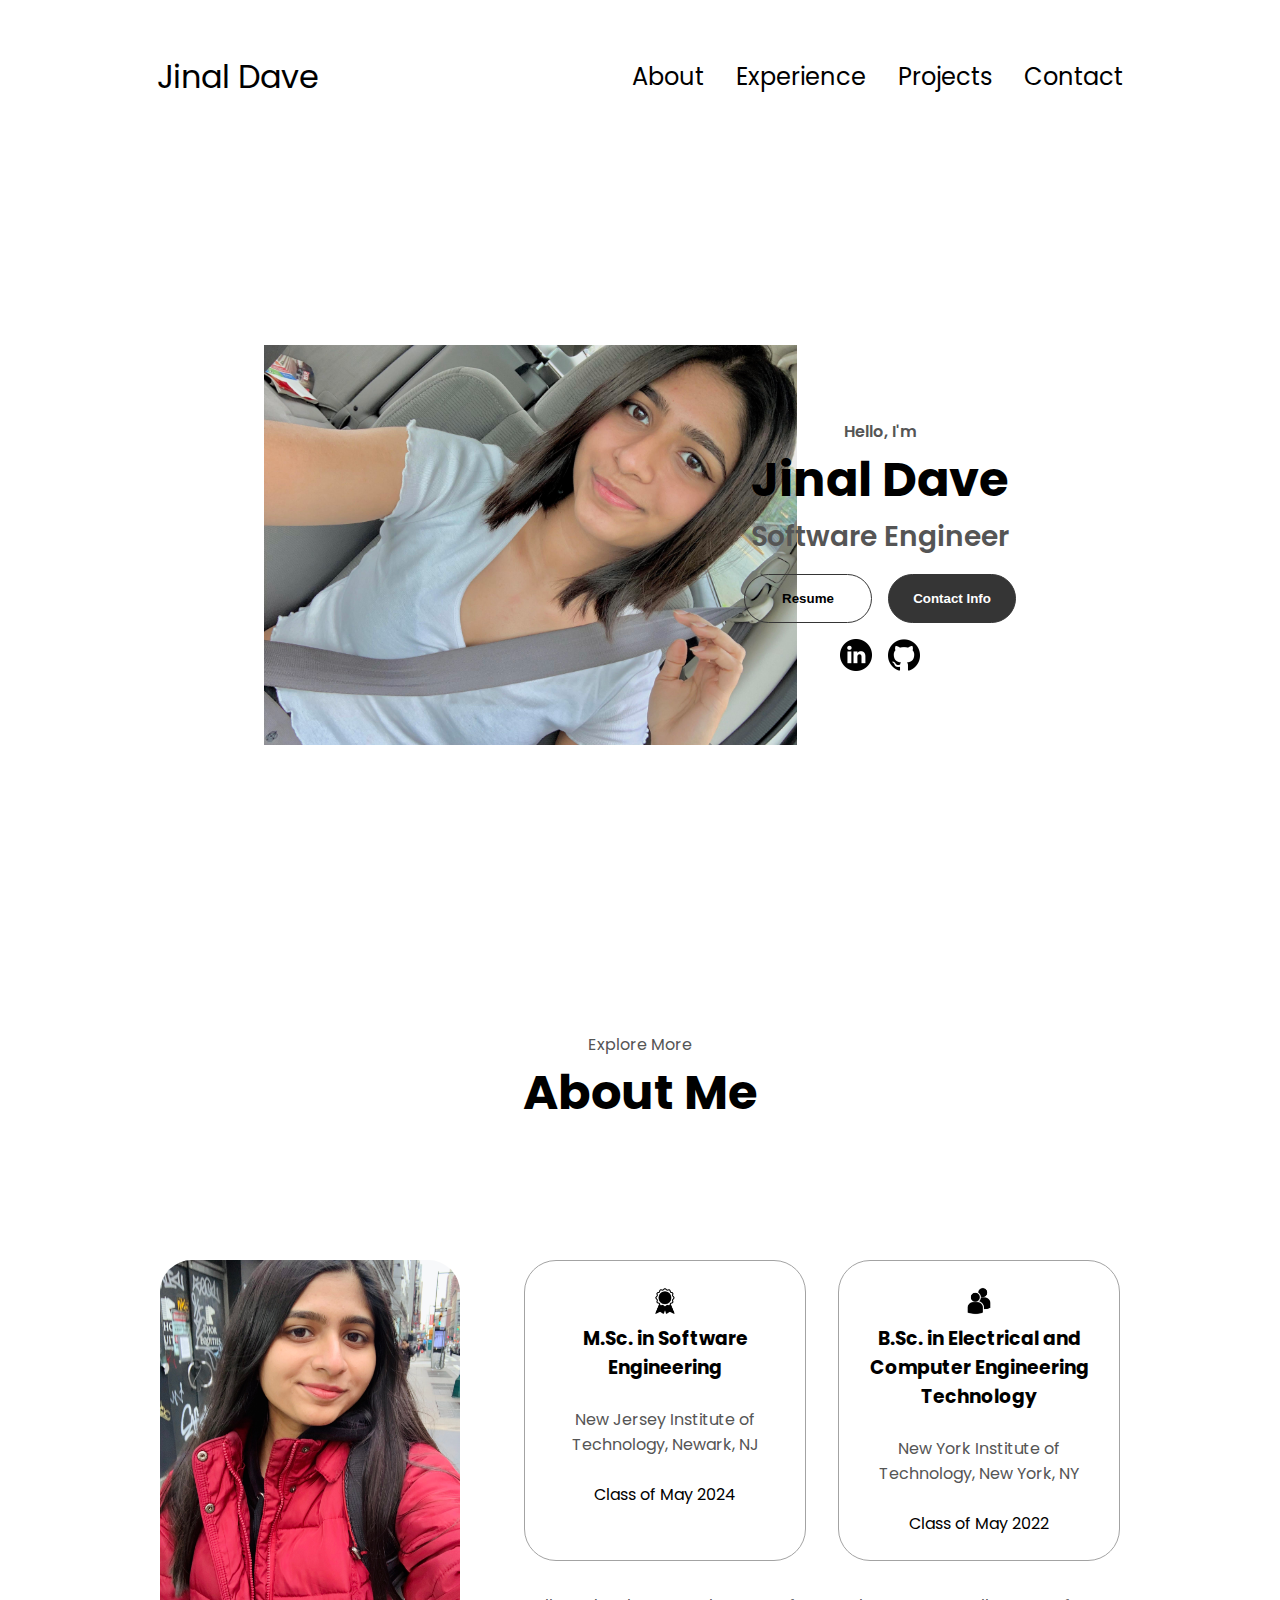
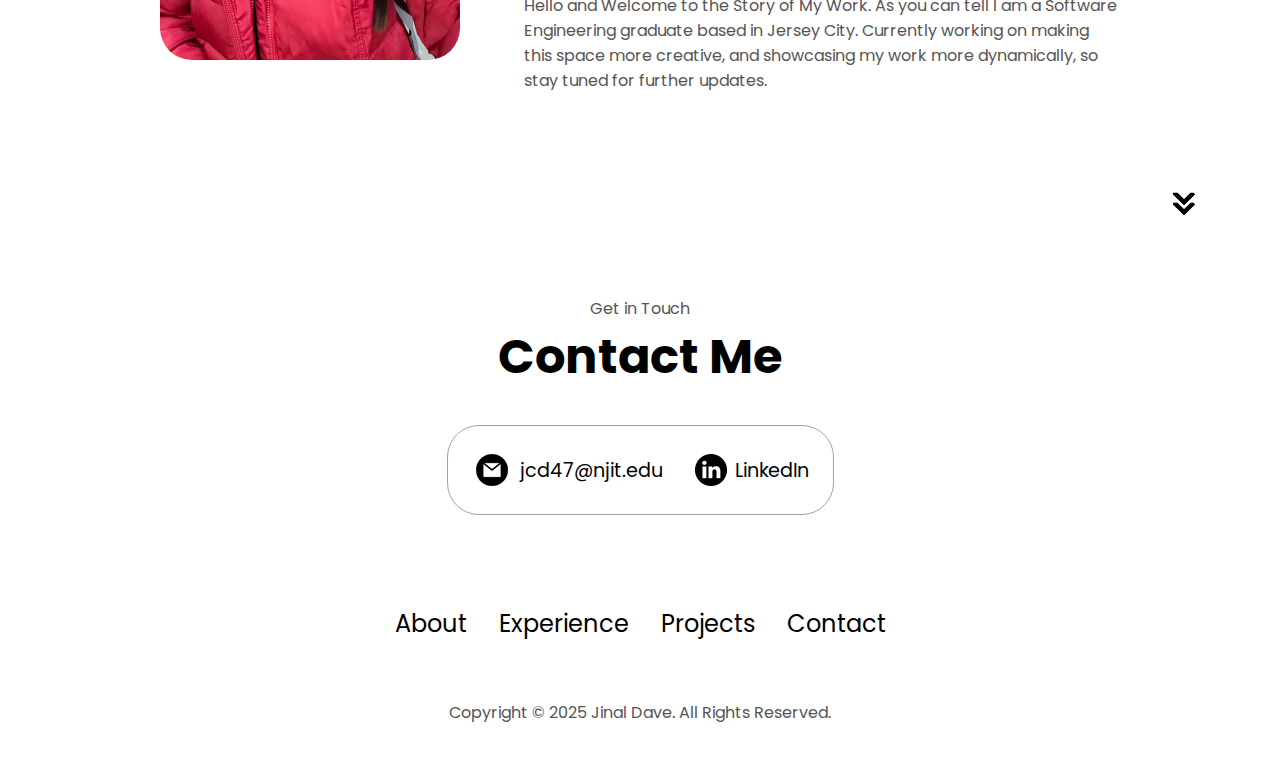
==== index.html @ 6ae5618b "first commit" ====
<!DOCTYPE html>
<html lang="en">
  <head>
    <meta charset="UTF-8" />
    <meta http-equiv="X-UA-Compatible" content="IE=edge" />
    <meta name="viewport" content="width=device-width, initial-scale=1.0" />
    <title>Jinal Dave's Portfolio</title>
    <link rel="stylesheet" href="style.css" />
    <link rel="stylesheet" href="mediaqueries.css" />
  </head>
  <body>
    <nav id="desktop-nav">
      <div class="logo">Jinal Dave</div>
      <div>
        <ul class="nav-links">
          <li><a href="#about">About</a></li>
          <li><a href="#experience">Experience</a></li>
          <li><a href="#projects">Projects</a></li>
          <li><a href="#contact">Contact</a></li>
        </ul>
      </div>
    </nav>
    <nav id="hamburger-nav">
      <div class="logo">Jinal Dave</div>
      <div class="hamburger-menu">
        <div class="hamburger-icon" onclick="toggleMenu()">
          <span></span>
          <span></span>
          <span></span>
        </div>
        <div class="menu-links">
          <li><a href="#about" onclick="toggleMenu()">About</a></li>
          <li><a href="#experience" onclick="toggleMenu()">Experience</a></li>
          <li><a href="#projects" onclick="toggleMenu()">Projects</a></li>
          <li><a href="#contact" onclick="toggleMenu()">Contact</a></li>
        </div>
      </div>
    </nav>
    <section id="profile">
      <div class="section__pic-container">
        <img src="./assets/profile-pic.png" alt="Jinal Dave profile picture" />
      </div>
      <div class="section__text">
        <p class="section__text__p1">Hello, I'm</p>
        <h1 class="title">Jinal Dave</h1>
        <p class="section__text__p2">Software Engineer</p>
        <div class="btn-container">
          <button
            class="btn btn-color-2"
            onclick="location.href='https://www.linkedin.com/in/jinal-dave-75594b247/'"
          >
            Resume
          </button>
          <button class="btn btn-color-1" onclick="location.href='./#contact'">
            Contact Info
          </button>
        </div>
        <div id="socials-container">
          <img
            src="./assets/linkedin.png"
            alt="My LinkedIn profile"
            class="icon"
            onclick="location.href='https://www.linkedin.com/in/jinal-dave-75594b247/'"
          />
          <img
            src="./assets/github.png"
            alt="My Github profile"
            class="icon"
            onclick="location.href='https://github.com/jinaldave3'"
          />
        </div>
      </div>
    </section>
    <section id="about">
      <p class="section__text__p1">Explore More</p>
      <h1 class="title">About Me</h1>
      <div class="section-container">
        <div class="section__pic-container">
          <img
            src="./assets/aboutpic.jpg"
            alt="Profile picture"
            class="about-pic"
          />
        </div>
        <div class="about-details-container">
          <div class="about-containers">
            <div class="details-container">
              <img
                src="./assets/experience.png"
                alt="Experience icon"
                class="icon"
              />
              <h3>M.Sc. in Software Engineering</h3>
              <p> <br /> New Jersey Institute of Technology, Newark, NJ</p>  </br> Class of May 2024
            </div>
            <div class="details-container">
              <img
                src="./assets/education.png"
                alt="Education icon"
                class="icon"
              />
              <h3>B.Sc. in Electrical and Computer Engineering Technology</h3> </br>
              <p>New York Institute of Technology, New York, NY 
              </p> 
              </br> Class of May 2022
            </div>
          </div>
          <div class="text-container">
            <p>
              Hello and Welcome to the Story of My Work. As you can tell I am a Software Engineering graduate based in Jersey City. Currently working on making this space more creative, and showcasing my work more dynamically, so stay tuned for further updates. 
            </p>
          </div>
        </div>
      </div>
      <img
        src="./assets/arrow.png"
        alt="Arrow icon"
        class="icon arrow"
        onclick="location.href='./#experience'"
      />
    </section>
    
    <section id="contact">
      <p class="section__text__p1">Get in Touch</p>
      <h1 class="title">Contact Me</h1>
      <div class="contact-info-upper-container">
        <div class="contact-info-container">
          <img
            src="./assets/email.png"
            alt="Email icon"
            class="icon contact-icon email-icon"
          />
          <p><a href="mailto:jinaldave03@gmail.com">jcd47@njit.edu</a></p>
        </div>
        <div class="contact-info-container">
          <img
            src="./assets/linkedin.png"
            alt="LinkedIn icon"
            class="icon contact-icon"
          />
          <p><a href="https://www.linkedin.com/in/jinal-dave-75594b247/">LinkedIn</a></p>
        </div>
      </div>
    </section>
    <footer>
      <nav>
        <div class="nav-links-container">
          <ul class="nav-links">
            <li><a href="#about">About</a></li>
            <li><a href="#experience">Experience</a></li>
            <li><a href="#projects">Projects</a></li>
            <li><a href="#contact">Contact</a></li>
          </ul>
        </div>
      </nav>
      <p>Copyright &#169; 2025 Jinal Dave. All Rights Reserved.</p>
    </footer>
    <script src="script.js"></script>
  </body>
</html>
---- style.css ----
/* GENERAL */

@import url("https://fonts.googleapis.com/css2?family=Poppins:wght@300;400;500;600&display=swap");

* {
  margin: 0;
  padding: 0;
}

body {
  font-family: "Poppins", sans-serif;
}

html {
  scroll-behavior: smooth;
}

p {
  color: rgb(85, 85, 85);
}

/* TRANSITION */

a,
.btn {
  transition: all 300ms ease;
}

/* DESKTOP NAV */

nav,
.nav-links {
  display: flex;
}

nav {
  justify-content: space-around;
  align-items: center;
  height: 17vh;
}

.nav-links {
  gap: 2rem;
  list-style: none;
  font-size: 1.5rem;
}

a {
  color: black;
  text-decoration: none;
  text-decoration-color: white;
}

a:hover {
  color: grey;
  text-decoration: underline;
  text-underline-offset: 1rem;
  text-decoration-color: rgb(181, 181, 181);
}

.logo {
  font-size: 2rem;
}

.logo:hover {
  cursor: default;
}

/* HAMBURGER MENU */

#hamburger-nav {
  display: none;
}

.hamburger-menu {
  position: relative;
  display: inline-block;
}

.hamburger-icon {
  display: flex;
  flex-direction: column;
  justify-content: space-between;
  height: 24px;
  width: 30px;
  cursor: pointer;
}

.hamburger-icon span {
  width: 100%;
  height: 2px;
  background-color: black;
  transition: all 0.3 ease-in-out;
}

.menu-links {
  position: absolute;
  top: 100%;
  right: 0;
  background-color: white;
  width: fit-content;
  max-height: 0;
  overflow: hidden;
  transition: all 0.3 ease-in-out;
}

.menu-links a {
  display: block;
  padding: 10px;
  text-align: center;
  font-size: 1.5rem;
  color: black;
  text-decoration: none;
  transition: all 0.3 ease-in-out;
}

.menu-links li {
  list-style: none;
}

.menu-links.open {
  max-height: 300px;
}

.hamburger-icon.open span:first-child {
  transform: rotate(45deg) translate(10px, 5px);
}

.hamburger-icon.open span:nth-child(2) {
  opacity: 0;
}

.hamburger-icon.open span:last-child {
  transform: rotate(-45deg) translate(10px, -5px);
}

.hamburger-icon span:first-child {
  transform: none;
}

.hamburger-icon span:first-child {
  opacity: 1;
}

.hamburger-icon span:first-child {
  transform: none;
}

/* SECTIONS */

section {
  padding-top: 4vh;
  height: 96vh;
  margin: 0 10rem;
  box-sizing: border-box;
  min-height: fit-content;
}

.section-container {
  display: flex;
}

/* PROFILE SECTION */

#profile {
  display: flex;
  justify-content: center;
  gap: 5rem;
  height: 80vh;
}

.section__pic-container {
  display: flex;
  height: 400px;
  width: 400px;
  margin: auto 0;
}

.section__text {
  align-self: center;
  text-align: center;
}

.section__text p {
  font-weight: 600;
}

.section__text__p1 {
  text-align: center;
}

.section__text__p2 {
  font-size: 1.75rem;
  margin-bottom: 1rem;
}

.title {
  font-size: 3rem;
  text-align: center;
}

#socials-container {
  display: flex;
  justify-content: center;
  margin-top: 1rem;
  gap: 1rem;
}

/* ICONS */

.icon {
  cursor: pointer;
  height: 2rem;
}

/* BUTTONS */

.btn-container {
  display: flex;
  justify-content: center;
  gap: 1rem;
}

.btn {
  font-weight: 600;
  transition: all 300ms ease;
  padding: 1rem;
  width: 8rem;
  border-radius: 2rem;
}

.btn-color-1,
.btn-color-2 {
  border: rgb(53, 53, 53) 0.1rem solid;
}

.btn-color-1:hover,
.btn-color-2:hover {
  cursor: pointer;
}

.btn-color-1,
.btn-color-2:hover {
  background: rgb(53, 53, 53);
  color: white;
}

.btn-color-1:hover {
  background: rgb(0, 0, 0);
}

.btn-color-2 {
  background: none;
}

.btn-color-2:hover {
  border: rgb(255, 255, 255) 0.1rem solid;
}

.btn-container {
  gap: 1rem;
}

/* ABOUT SECTION */

#about {
  position: relative;
}

.about-containers {
  gap: 2rem;
  margin-bottom: 2rem;
  margin-top: 2rem;
}

.about-details-container {
  justify-content: center;
  flex-direction: column;
}

.about-containers,
.about-details-container {
  display: flex;
}

.about-pic {
  border-radius: 2rem;
}

.arrow {
  position: absolute;
  right: -5rem;
  bottom: 2.5rem;
}

.details-container {
  padding: 1.5rem;
  flex: 1;
  background: white;
  border-radius: 2rem;
  border: rgb(53, 53, 53) 0.1rem solid;
  border-color: rgb(163, 163, 163);
  text-align: center;
}

.section-container {
  gap: 4rem;
  height: 80%;
}

.section__pic-container {
  height: 400px;
  width: 400px;
  margin: auto 0;
}

/* EXPERIENCE SECTION */

#experience {
  position: relative;
}

.experience-sub-title {
  color: rgb(85, 85, 85);
  font-weight: 600;
  font-size: 1.75rem;
  margin-bottom: 2rem;
}

.experience-details-container {
  display: flex;
  justify-content: center;
  flex-direction: column;
}

.article-container {
  display: flex;
  text-align: initial;
  flex-wrap: wrap;
  flex-direction: row;
  gap: 2.5rem;
  justify-content: space-around;
}

article {
  display: flex;
  width: 10rem;
  justify-content: space-around;
  gap: 0.5rem;
}

article .icon {
  cursor: default;
}

/* PROJECTS SECTION */

#projects {
  position: relative;
}

.color-container {
  border-color: rgb(163, 163, 163);
  background: rgb(250, 250, 250);
}

.project-img {
  border-radius: 2rem;
  width: 90%;
  height: 90%;
}

.project-title {
  margin: 1rem;
  color: black;
}

.project-btn {
  color: black;
  border-color: rgb(163, 163, 163);
}

/* CONTACT */

#contact {
  display: flex;
  justify-content: center;
  flex-direction: column;
  height: 70vh;
}

.contact-info-upper-container {
  display: flex;
  justify-content: center;
  border-radius: 2rem;
  border: rgb(53, 53, 53) 0.1rem solid;
  border-color: rgb(163, 163, 163);
  background: (250, 250, 250);
  margin: 2rem auto;
  padding: 0.5rem;
}

.contact-info-container {
  display: flex;
  align-items: center;
  justify-content: center;
  gap: 0.5rem;
  margin: 1rem;
}

.contact-info-container p {
  font-size: larger;
}

.contact-icon {
  cursor: default;
}

.email-icon {
  height: 2.5rem;
}

/* FOOTER SECTION */

footer {
  height: 26vh;
  margin: 0 1rem;
}

footer p {
  text-align: center;
}
---- mediaqueries.css ----
@media screen and (max-width: 1400px) {
  #profile {
    height: 83vh;
    margin-bottom: 6rem;
  }
  .about-containers {
    flex-wrap: wrap;
  }
  #contact,
  #projects {
    height: fit-content;
  }
}

@media screen and (max-width: 1200px) {
  #desktop-nav {
    display: none;
  }
  #hamburger-nav {
    display: flex;
  }
  #experience,
  .experience-details-container {
    margin-top: 2rem;
  }
  #profile,
  .section-container {
    display: block;
  }
  .arrow {
    display: none;
  }
  section,
  .section-container {
    height: fit-content;
  }
  section {
    margin: 0 5%;
  }
  .section__pic-container {
    width: 275px;
    height: 275px;
    margin: 0 auto 2rem;
  }
  .about-containers {
    margin-top: 0;
  }
}

@media screen and (max-width: 600px) {
  #contact,
  footer {
    height: 40vh;
  }
  #profile {
    height: 83vh;
    margin-bottom: 0;
  }
  article {
    font-size: 1rem;
  }
  footer nav {
    height: fit-content;
    margin-bottom: 2rem;
  }
  .about-containers,
  .contact-info-upper-container,
  .btn-container {
    flex-wrap: wrap;
  }
  .contact-info-container {
    margin: 0;
  }
  .contact-info-container p,
  .nav-links li a {
    font-size: 1rem;
  }
  .experience-sub-title {
    font-size: 1.25rem;
  }
  .logo {
    font-size: 1.5rem;
  }
  .nav-links {
    flex-direction: column;
    gap: 0.5rem;
    text-align: center;
  }
  .section__pic-container {
    width: auto;
    height: 46vw;
    justify-content: center;
  }
  .section__text__p2 {
    font-size: 1.25rem;
  }
  .title {
    font-size: 2rem;
  }
  .text-container {
    text-align: justify;
  }
}
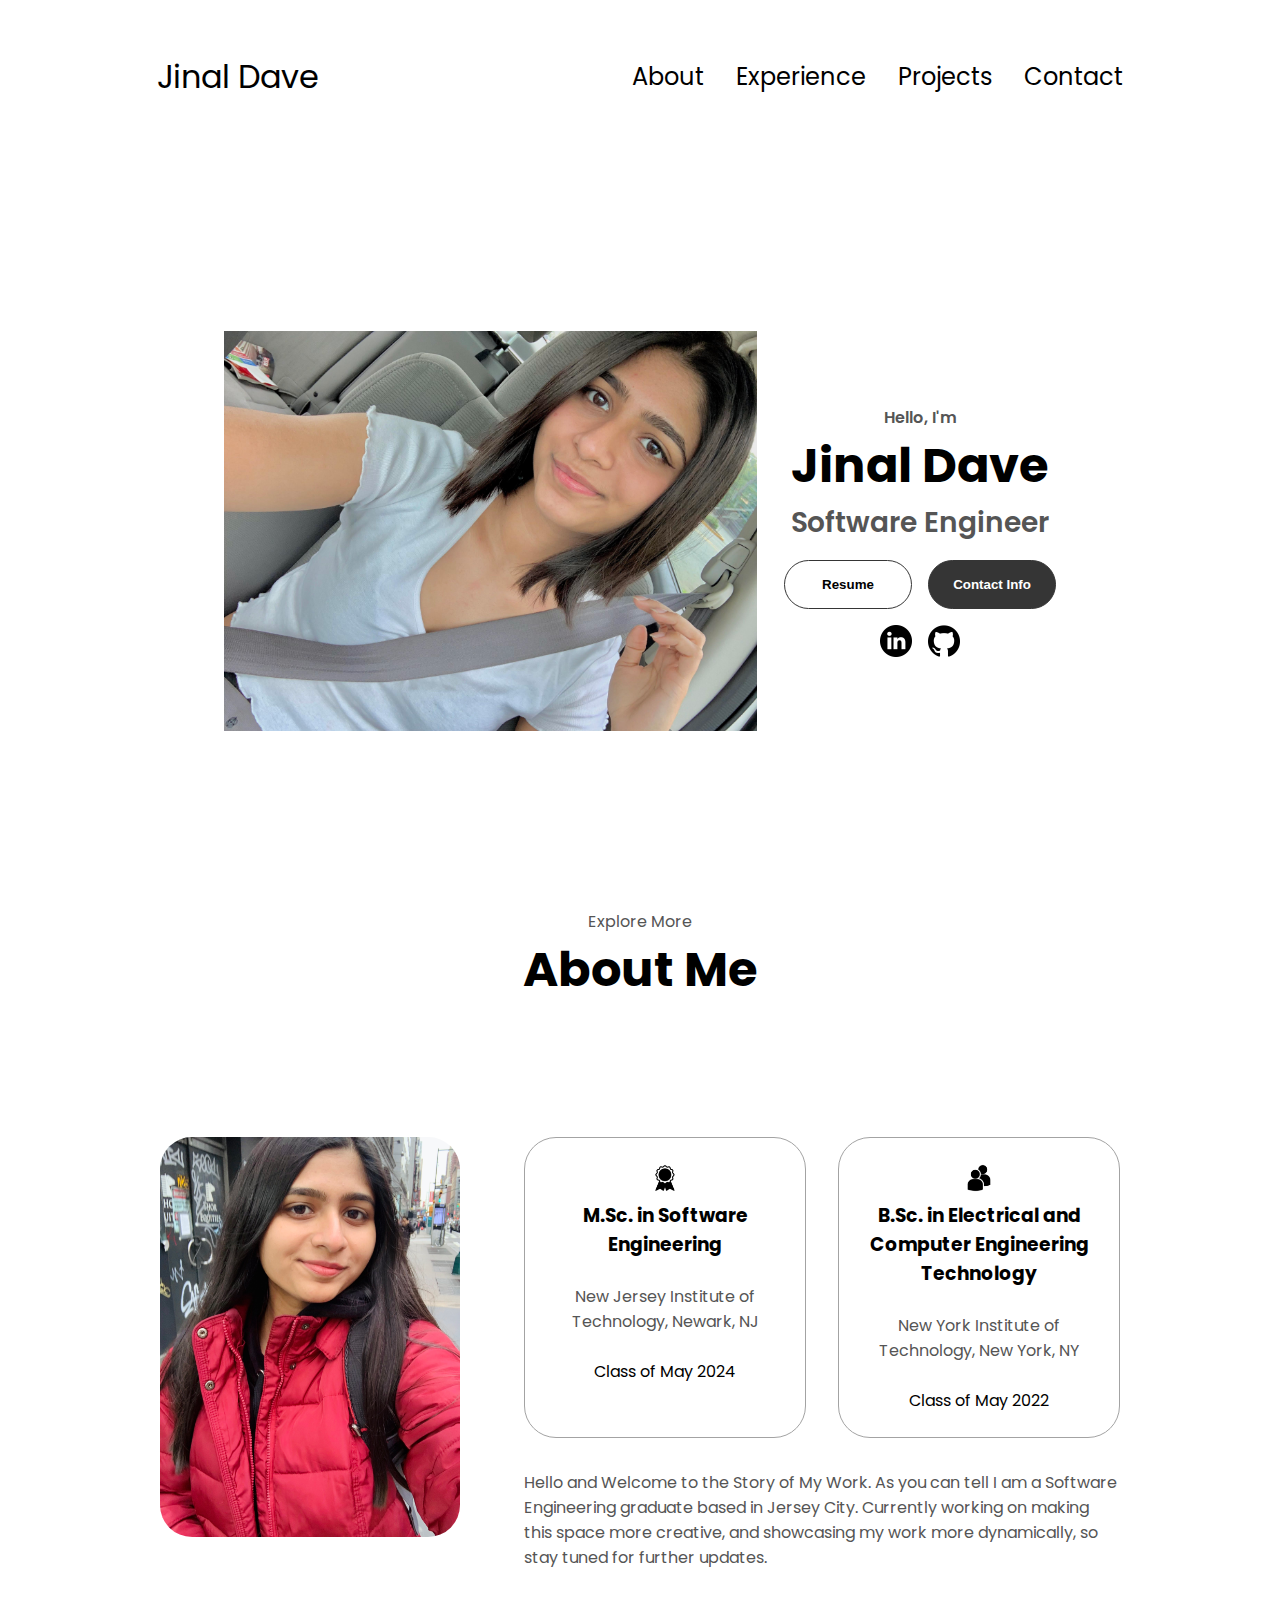
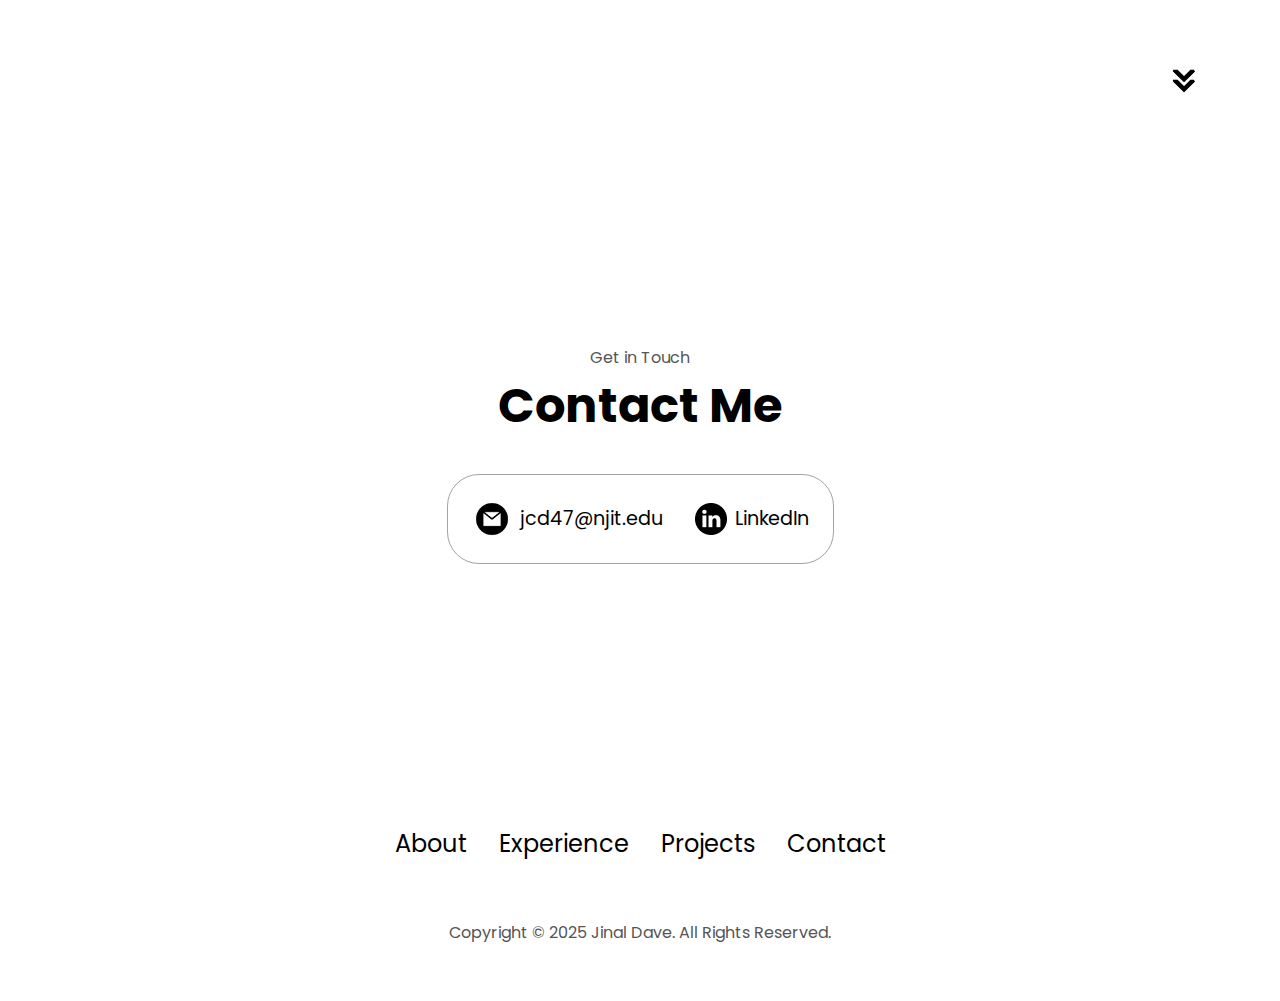
==== commit 4926d819: "Commit" ====
--- a/index.html
+++ b/index.html
@@ -47,7 +47,7 @@
         <div class="btn-container">
           <button
             class="btn btn-color-2"
-            onclick="location.href='https://www.linkedin.com/in/jinal-dave-75594b247/'"
+            onclick="location.href='assets/Resume - Jinal Dave.pdf'"
           >
             Resume
           </button>
--- a/style.css
+++ b/style.css
@@ -165,7 +165,8 @@
 #profile {
   display: flex;
   justify-content: center;
-  gap: 5rem;
+  
+  gap: 10rem;
   height: 80vh;
 }
 
@@ -174,6 +175,7 @@
   height: 400px;
   width: 400px;
   margin: auto 0;
+  
 }
 
 .section__text {
--- a/mediaqueries.css
+++ b/mediaqueries.css
@@ -1,4 +1,4 @@
-@media screen and (max-width: 1400px) {
+@media screen and (min-width: 1400px) {
   #profile {
     height: 83vh;
     margin-bottom: 6rem;
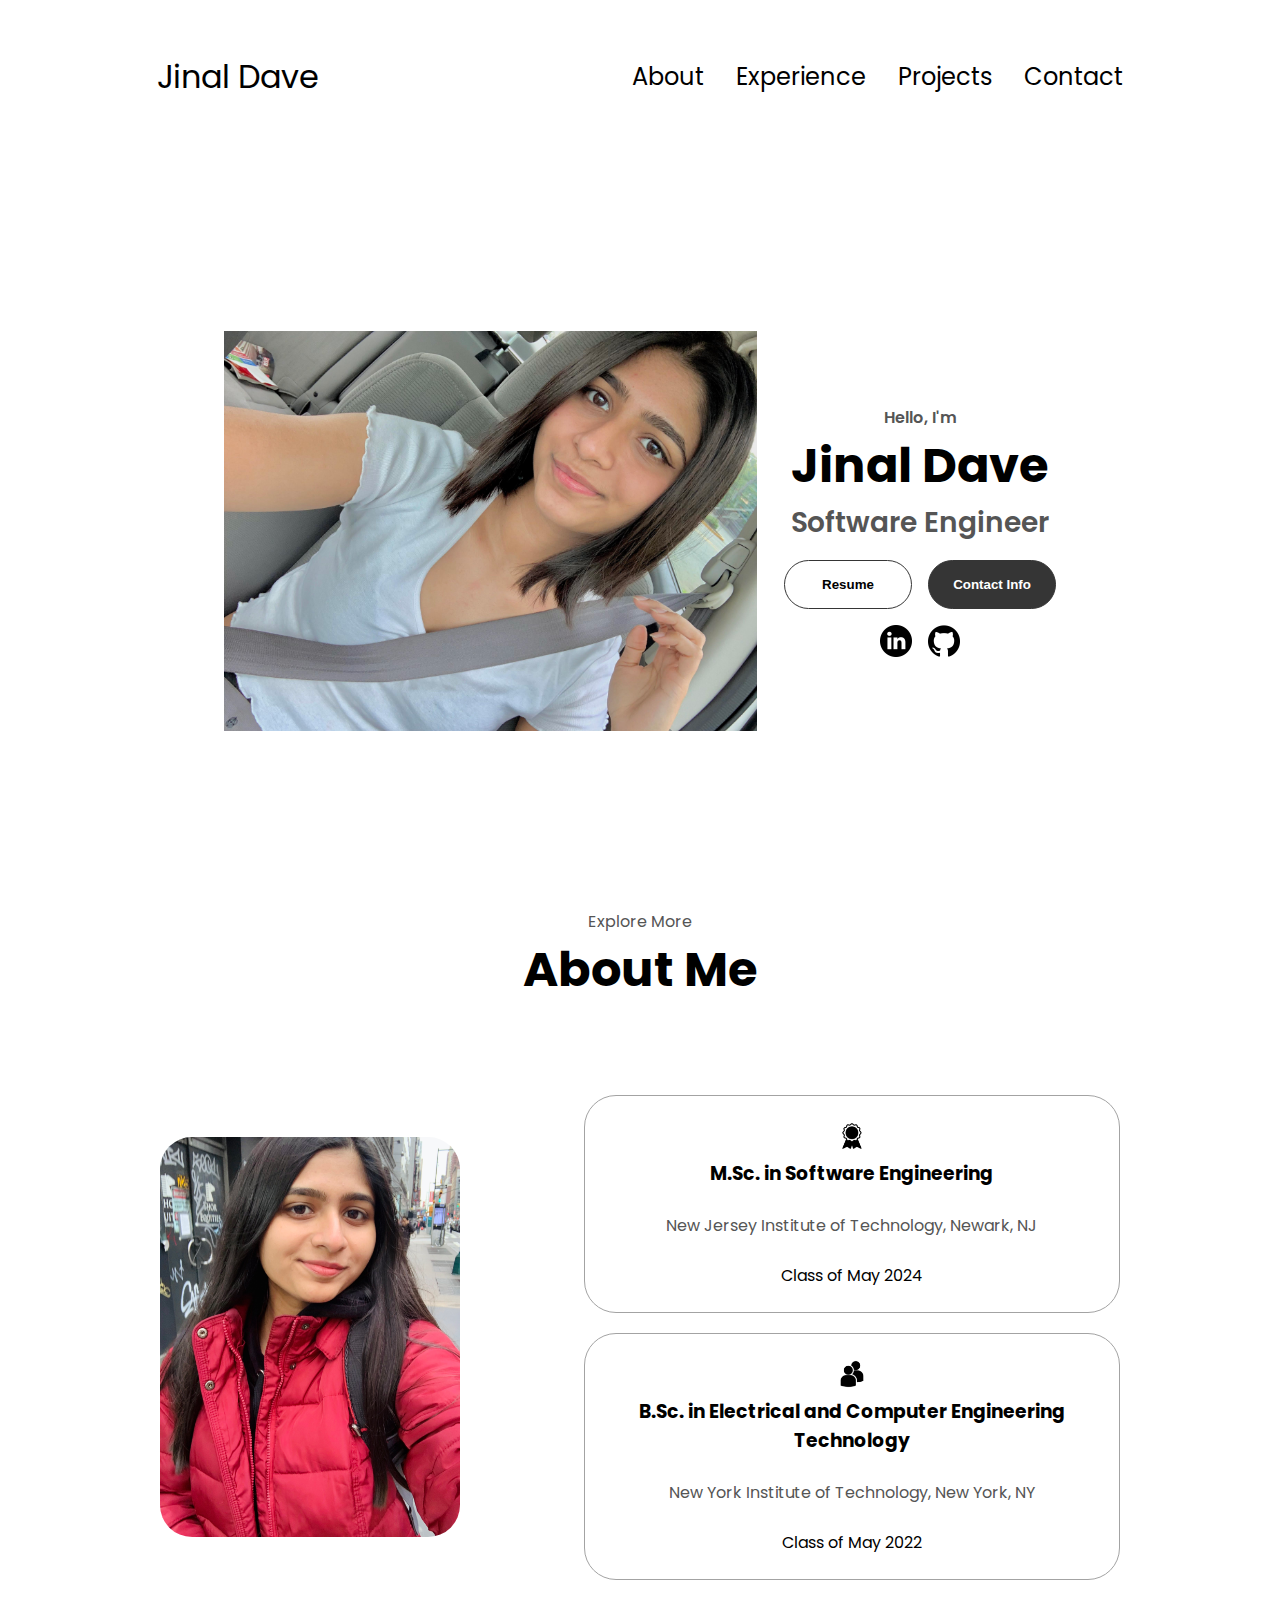
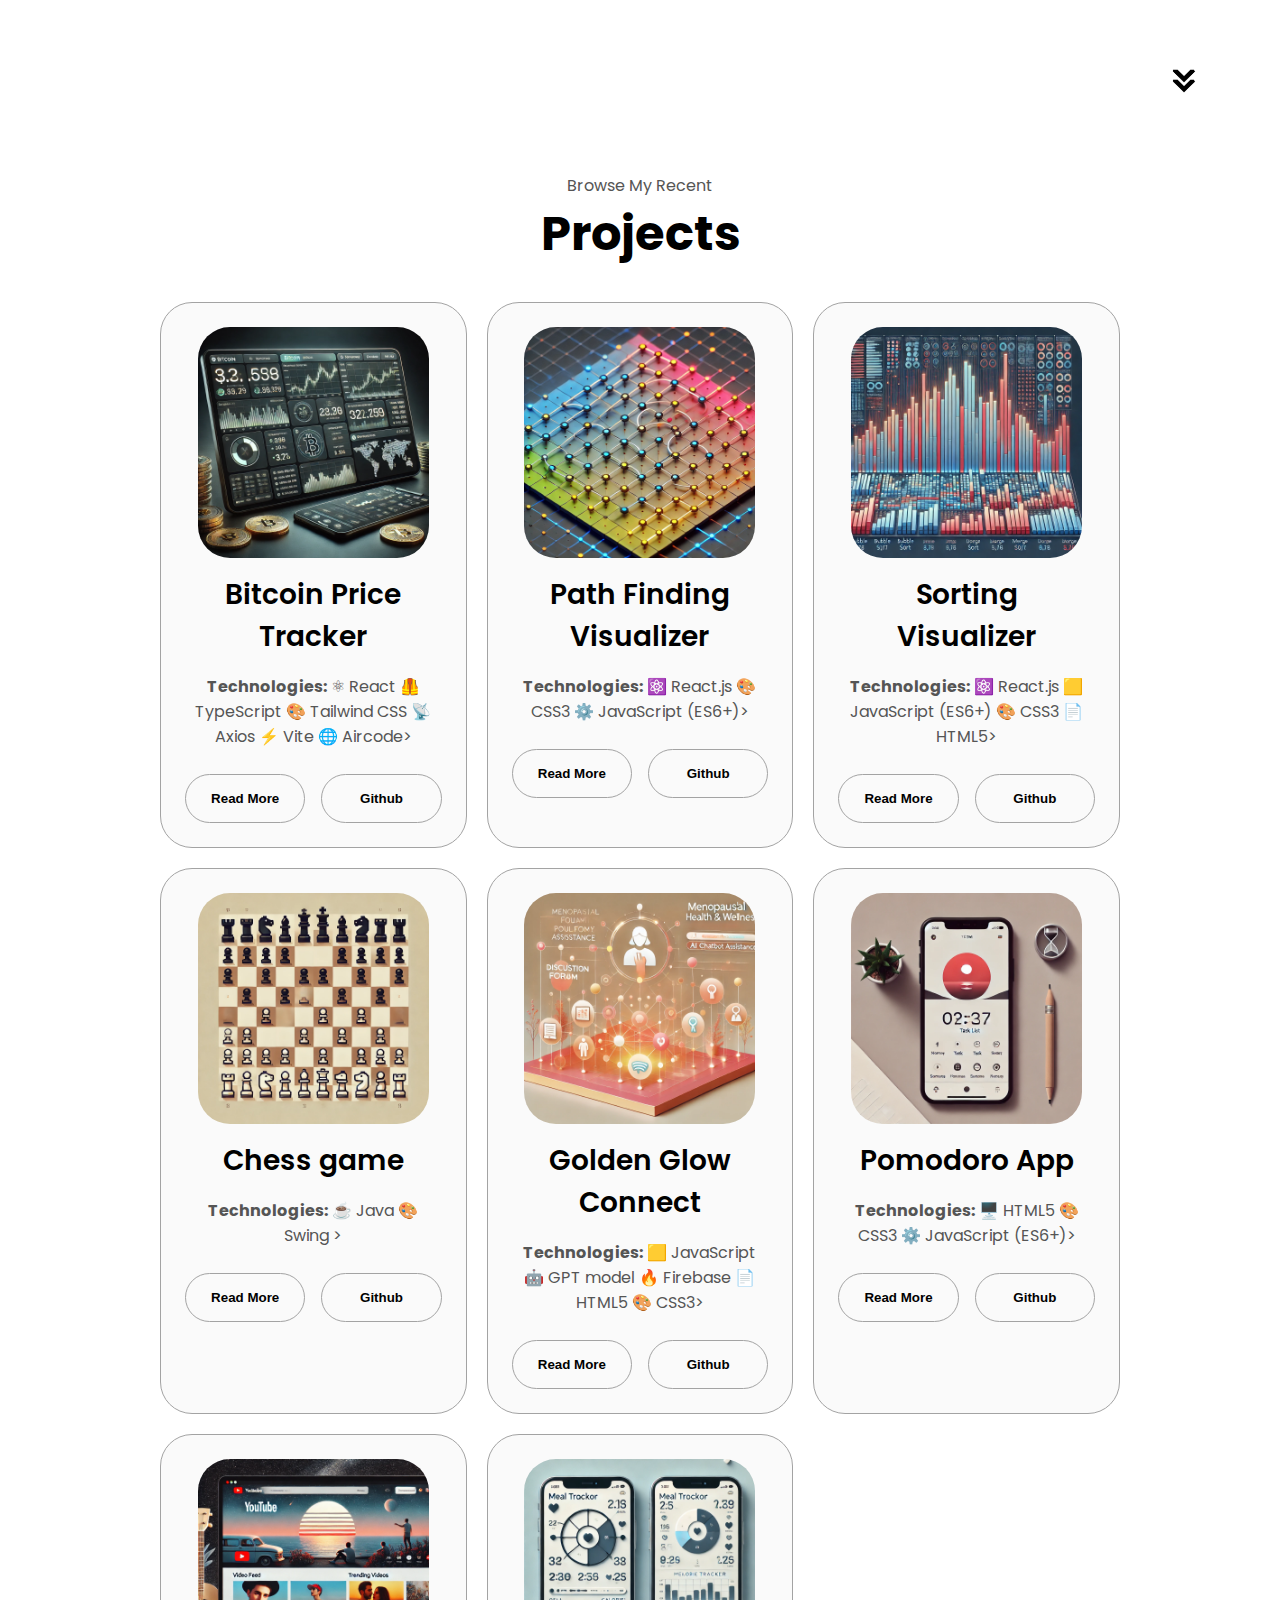
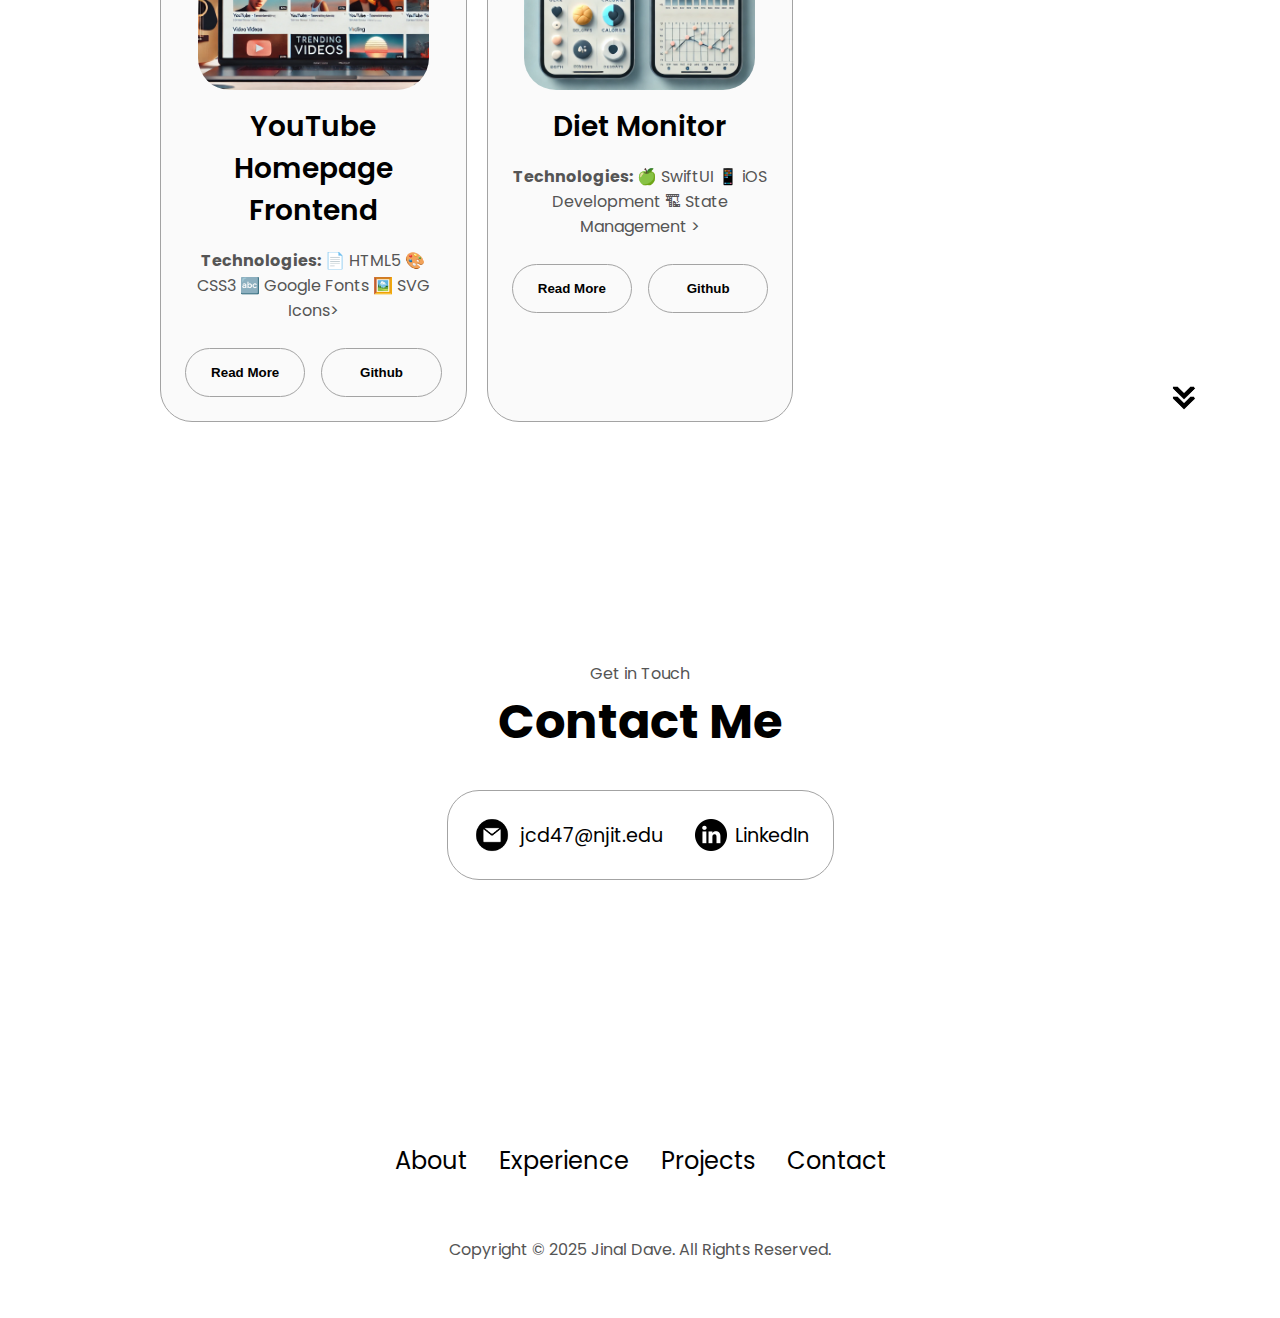
==== commit 1ec7ddfc: "commit" ====
--- a/index.html
+++ b/index.html
@@ -5,8 +5,8 @@
     <meta http-equiv="X-UA-Compatible" content="IE=edge" />
     <meta name="viewport" content="width=device-width, initial-scale=1.0" />
     <title>Jinal Dave's Portfolio</title>
-    <link rel="stylesheet" href="style.css" />
-    <link rel="stylesheet" href="mediaqueries.css" />
+    <link rel="stylesheet" href="./css/style.css" />
+    <link rel="stylesheet" href="./css/mediaqueries.css" />
   </head>
   <body>
     <nav id="desktop-nav">
@@ -107,7 +107,7 @@
           </div>
           <div class="text-container">
             <p>
-              Hello and Welcome to the Story of My Work. As you can tell I am a Software Engineering graduate based in Jersey City. Currently working on making this space more creative, and showcasing my work more dynamically, so stay tuned for further updates. 
+              <!-- About me -->
             </p>
           </div>
         </div>
@@ -119,7 +119,23 @@
         onclick="location.href='./#experience'"
       />
     </section>
-    
+    <section id="projects">
+      <p class="section__text__p1">Browse My Recent</p>
+      <h1 class="title">Projects</h1>
+
+      <div class="experience-details-container">
+        <div class="about-containers" id="projects-container">
+            <!-- Projects will be dynamically inserted here -->
+        </div>
+      </div>
+      <img
+        src="./assets/arrow.png"
+        alt="Arrow icon"
+        class="icon arrow"
+        onclick="location.href='./#contact'"
+      />
+    </section>
+
     <section id="contact">
       <p class="section__text__p1">Get in Touch</p>
       <h1 class="title">Contact Me</h1>
--- a/css/style.css
+++ b/css/style.css
@@ -0,0 +1,444 @@
+/* GENERAL */
+
+@import url("https://fonts.googleapis.com/css2?family=Poppins:wght@300;400;500;600&display=swap");
+
+* {
+  margin: 0;
+  padding: 0;
+}
+
+body {
+  font-family: "Poppins", sans-serif;
+}
+
+html {
+  scroll-behavior: smooth;
+}
+
+p {
+  color: rgb(85, 85, 85);
+}
+
+/* TRANSITION */
+
+a,
+.btn {
+  transition: all 300ms ease;
+}
+
+/* DESKTOP NAV */
+
+nav,
+.nav-links {
+  display: flex;
+}
+
+nav {
+  justify-content: space-around;
+  align-items: center;
+  height: 17vh;
+}
+
+.nav-links {
+  gap: 2rem;
+  list-style: none;
+  font-size: 1.5rem;
+}
+
+a {
+  color: black;
+  text-decoration: none;
+  text-decoration-color: white;
+}
+
+a:hover {
+  color: grey;
+  text-decoration: underline;
+  text-underline-offset: 1rem;
+  text-decoration-color: rgb(181, 181, 181);
+}
+
+.logo {
+  font-size: 2rem;
+}
+
+.logo:hover {
+  cursor: default;
+}
+
+/* HAMBURGER MENU */
+
+#hamburger-nav {
+  display: none;
+}
+
+.hamburger-menu {
+  position: relative;
+  display: inline-block;
+}
+
+.hamburger-icon {
+  display: flex;
+  flex-direction: column;
+  justify-content: space-between;
+  height: 24px;
+  width: 30px;
+  cursor: pointer;
+}
+
+.hamburger-icon span {
+  width: 100%;
+  height: 2px;
+  background-color: black;
+  transition: all 0.3 ease-in-out;
+}
+
+.menu-links {
+  position: absolute;
+  top: 100%;
+  right: 0;
+  background-color: white;
+  width: fit-content;
+  max-height: 0;
+  overflow: hidden;
+  transition: all 0.3 ease-in-out;
+}
+
+.menu-links a {
+  display: block;
+  padding: 10px;
+  text-align: center;
+  font-size: 1.5rem;
+  color: black;
+  text-decoration: none;
+  transition: all 0.3 ease-in-out;
+}
+
+.menu-links li {
+  list-style: none;
+}
+
+.menu-links.open {
+  max-height: 300px;
+}
+
+.hamburger-icon.open span:first-child {
+  transform: rotate(45deg) translate(10px, 5px);
+}
+
+.hamburger-icon.open span:nth-child(2) {
+  opacity: 0;
+}
+
+.hamburger-icon.open span:last-child {
+  transform: rotate(-45deg) translate(10px, -5px);
+}
+
+.hamburger-icon span:first-child {
+  transform: none;
+}
+
+.hamburger-icon span:first-child {
+  opacity: 1;
+}
+
+.hamburger-icon span:first-child {
+  transform: none;
+}
+
+/* SECTIONS */
+
+section {
+  padding-top: 4vh;
+  height: 96vh;
+  margin: 0 10rem;
+  box-sizing: border-box;
+  min-height: fit-content;
+}
+
+.section-container {
+  display: flex;
+}
+
+/* PROFILE SECTION */
+
+#profile {
+  display: flex;
+  justify-content: center;
+  
+  gap: 10rem;
+  height: 80vh;
+}
+
+.section__pic-container {
+  display: flex;
+  height: 400px;
+  width: 400px;
+  margin: auto 0;
+  
+}
+
+.section__text {
+  align-self: center;
+  text-align: center;
+}
+
+.section__text p {
+  font-weight: 600;
+}
+
+.section__text__p1 {
+  text-align: center;
+}
+
+.section__text__p2 {
+  font-size: 1.75rem;
+  margin-bottom: 1rem;
+}
+
+.title {
+  font-size: 3rem;
+  text-align: center;
+}
+
+#socials-container {
+  display: flex;
+  justify-content: center;
+  margin-top: 1rem;
+  gap: 1rem;
+}
+
+/* ICONS */
+
+.icon {
+  cursor: pointer;
+  height: 2rem;
+}
+
+/* BUTTONS */
+
+.btn-container {
+  display: flex;
+  justify-content: center;
+  gap: 1rem;
+}
+
+.btn {
+  font-weight: 600;
+  transition: all 300ms ease;
+  padding: 1rem;
+  width: 8rem;
+  border-radius: 2rem;
+}
+
+.btn-color-1,
+.btn-color-2 {
+  border: rgb(53, 53, 53) 0.1rem solid;
+}
+
+.btn-color-1:hover,
+.btn-color-2:hover {
+  cursor: pointer;
+}
+
+.btn-color-1,
+.btn-color-2:hover {
+  background: rgb(53, 53, 53);
+  color: white;
+}
+
+.btn-color-1:hover {
+  background: rgb(0, 0, 0);
+}
+
+.btn-color-2 {
+  background: none;
+}
+
+.btn-color-2:hover {
+  border: rgb(255, 255, 255) 0.1rem solid;
+}
+
+.btn-container {
+  gap: 1rem;
+}
+
+/* ABOUT SECTION */
+
+#about {
+  position: relative;
+}
+
+.about-containers {
+  gap: 2rem;
+  margin-bottom: 2rem;
+  margin-top: 2rem;
+}
+
+.about-details-container {
+  justify-content: center;
+  flex-direction: column;
+}
+
+.about-containers,
+.about-details-container {
+  display: flex;
+}
+
+.about-pic {
+  border-radius: 2rem;
+}
+
+.arrow {
+  position: absolute;
+  right: -5rem;
+  bottom: 2.5rem;
+}
+
+.details-container {
+  padding: 1.5rem;
+  flex: 1;
+  background: white;
+  border-radius: 2rem;
+  border: rgb(53, 53, 53) 0.1rem solid;
+  border-color: rgb(163, 163, 163);
+  text-align: center;
+}
+
+.section-container {
+  gap: 4rem;
+  height: 80%;
+}
+
+.section__pic-container {
+  height: 400px;
+  width: 400px;
+  margin: auto 0;
+}
+
+/* EXPERIENCE SECTION */
+
+#experience {
+  position: relative;
+}
+
+.experience-sub-title {
+  color: rgb(85, 85, 85);
+  font-weight: 600;
+  font-size: 1.75rem;
+  margin-bottom: 2rem;
+}
+
+.experience-details-container {
+  display: flex;
+  justify-content: center;
+  flex-direction: column;
+}
+
+.article-container {
+  display: flex;
+  text-align: initial;
+  flex-wrap: wrap;
+  flex-direction: row;
+  gap: 2.5rem;
+  justify-content: space-around;
+}
+
+article {
+  display: flex;
+  width: 10rem;
+  justify-content: space-around;
+  gap: 0.5rem;
+}
+
+article .icon {
+  cursor: default;
+}
+
+/* PROJECTS SECTION */
+
+#projects {
+  position: relative;
+}
+
+.color-container {
+  border-color: rgb(163, 163, 163);
+  background: rgb(250, 250, 250);
+}
+
+.project-img {
+  border-radius: 2rem;
+  width: 90%;
+  height: 90%;
+}
+
+.project-title {
+  margin: 1rem;
+  color: black;
+}
+
+.project-btn {
+  color: black;
+  border-color: rgb(163, 163, 163);
+}
+.about-containers {
+  display: grid;
+  grid-template-columns: repeat(auto-fit, minmax(300px, 1fr)); /* Responsive grid */
+  gap: 20px;
+}
+
+/* Reverse order to make new projects appear at the top */
+.about-containers > * {
+  order: -1;
+}
+
+/* CONTACT */
+
+#contact {
+  display: flex;
+  justify-content: center;
+  flex-direction: column;
+  height: 70vh;
+}
+
+.contact-info-upper-container {
+  display: flex;
+  justify-content: center;
+  border-radius: 2rem;
+  border: rgb(53, 53, 53) 0.1rem solid;
+  border-color: rgb(163, 163, 163);
+  background: (250, 250, 250);
+  margin: 2rem auto;
+  padding: 0.5rem;
+}
+
+.contact-info-container {
+  display: flex;
+  align-items: center;
+  justify-content: center;
+  gap: 0.5rem;
+  margin: 1rem;
+}
+
+.contact-info-container p {
+  font-size: larger;
+}
+
+.contact-icon {
+  cursor: default;
+}
+
+.email-icon {
+  height: 2.5rem;
+}
+
+/* FOOTER SECTION */
+
+footer {
+  height: 26vh;
+  margin: 0 1rem;
+}
+
+footer p {
+  text-align: center;
+}
--- a/css/mediaqueries.css
+++ b/css/mediaqueries.css
@@ -0,0 +1,103 @@
+@media screen and (min-width: 1400px) {
+  #profile {
+    height: 83vh;
+    margin-bottom: 6rem;
+  }
+  .about-containers {
+    flex-wrap: wrap;
+  }
+  #contact,
+  #projects {
+    height: fit-content;
+  }
+}
+
+@media screen and (max-width: 1200px) {
+  #desktop-nav {
+    display: none;
+  }
+  #hamburger-nav {
+    display: flex;
+  }
+  #experience,
+  .experience-details-container {
+    margin-top: 2rem;
+  }
+  #profile,
+  .section-container {
+    display: block;
+  }
+  .arrow {
+    display: none;
+  }
+  section,
+  .section-container {
+    height: fit-content;
+  }
+  section {
+    margin: 0 5%;
+  }
+  .section__pic-container {
+    width: 275px;
+    height: 275px;
+    margin: 0 auto 2rem;
+  }
+  .about-containers {
+    margin-top: 0;
+  }
+}
+
+@media screen and (max-width: 600px) {
+  #contact,
+  footer {
+    height: 40vh;
+  }
+  #profile {
+    height: 83vh;
+    margin-bottom: 0;
+  }
+  article {
+    font-size: 1rem;
+  }
+  footer nav {
+    height: fit-content;
+    margin-bottom: 2rem;
+  }
+  .about-containers,
+  .contact-info-upper-container,
+  .btn-container {
+    flex-wrap: wrap;
+  }
+  .contact-info-container {
+    margin: 0;
+  }
+  .contact-info-container p,
+  .nav-links li a {
+    font-size: 1rem;
+  }
+  .experience-sub-title {
+    font-size: 1.25rem;
+  }
+  .logo {
+    font-size: 1.5rem;
+  }
+  .nav-links {
+    flex-direction: column;
+    gap: 0.5rem;
+    text-align: center;
+  }
+  .section__pic-container {
+    width: auto;
+    height: 46vw;
+    justify-content: center;
+  }
+  .section__text__p2 {
+    font-size: 1.25rem;
+  }
+  .title {
+    font-size: 2rem;
+  }
+  .text-container {
+    text-align: justify;
+  }
+}
